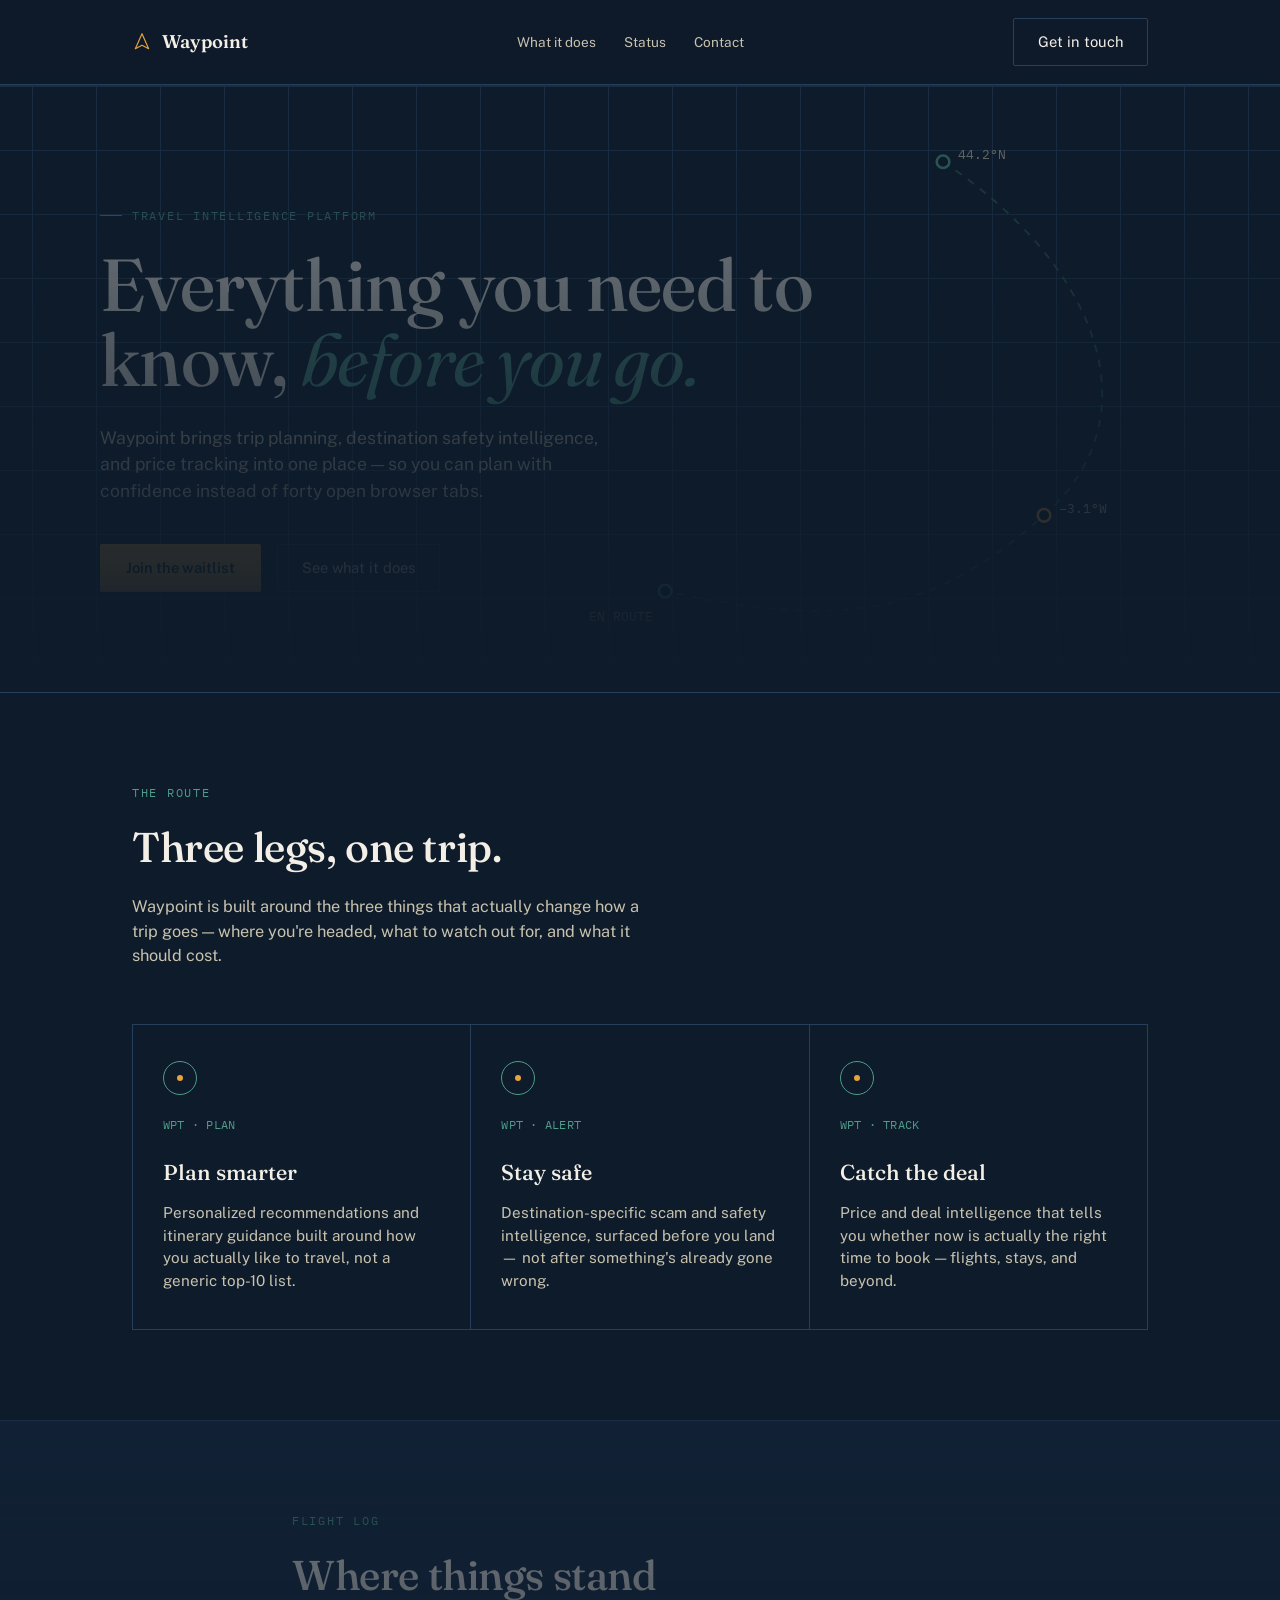
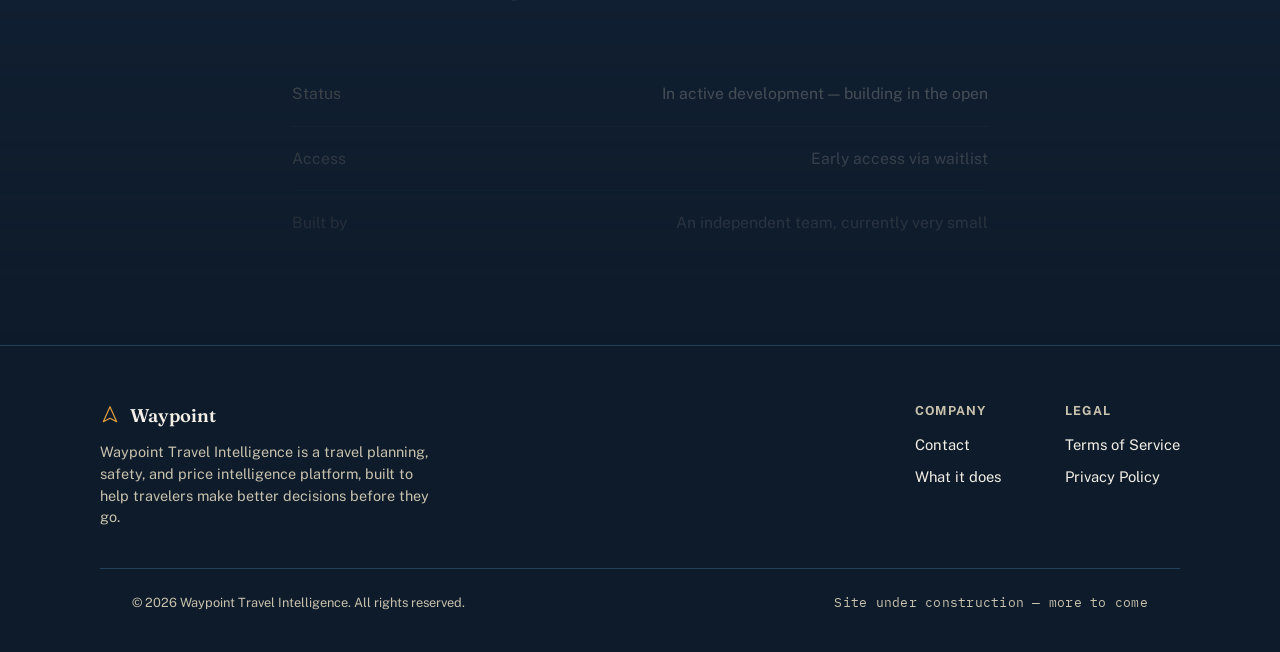
==== index.html @ 14150159 "Add files via upload" ====
<!DOCTYPE html>
<html lang="en">
<head>
<meta charset="UTF-8">
<meta name="viewport" content="width=device-width, initial-scale=1.0">
<title>Waypoint — Travel Intelligence</title>
<meta name="description" content="Waypoint is a travel intelligence platform: smarter trip planning, scam and safety alerts, and price intelligence in one place.">
<link rel="preconnect" href="https://fonts.googleapis.com">
<link rel="preconnect" href="https://fonts.gstatic.com" crossorigin>
<link href="https://fonts.googleapis.com/css2?family=Fraunces:opsz,wght@9..144,400;9..144,500;9..144,600&family=IBM+Plex+Mono:wght@400;500&family=Public+Sans:wght@400;500;600&display=swap" rel="stylesheet">
<style>
  :root{
    --ink:#0E1B2A;
    --ink-2:#152740;
    --line:#26405C;
    --paper:#F3EFE6;
    --paper-dim:#C9C2AE;
    --route:#4F9C8A;
    --route-dim:#2E5C51;
    --signal:#E8A33D;
    --radius:2px;
  }
  *{box-sizing:border-box;margin:0;padding:0;}
  html{scroll-behavior:smooth;}
  body{
    background:var(--ink);
    color:var(--paper);
    font-family:'Public Sans',sans-serif;
    line-height:1.5;
    -webkit-font-smoothing:antialiased;
  }
  .mono{font-family:'IBM Plex Mono',monospace;letter-spacing:0.02em;}
  a{color:inherit;}
  .wrap{max-width:1080px;margin:0 auto;padding:0 32px;}

  /* subtle chart-paper texture */
  .chart-bg{
    background-image:
      linear-gradient(var(--line) 1px, transparent 1px),
      linear-gradient(90deg, var(--line) 1px, transparent 1px);
    background-size:64px 64px;
    background-position:center top;
    -webkit-mask-image:linear-gradient(to bottom, rgba(0,0,0,0.5), rgba(0,0,0,0));
    mask-image:linear-gradient(to bottom, rgba(0,0,0,0.5), rgba(0,0,0,0));
  }

  header{
    position:sticky; top:0; z-index:20;
    background:rgba(14,27,42,0.86);
    backdrop-filter:blur(8px);
    border-bottom:1px solid var(--line);
  }
  .nav{display:flex;align-items:center;justify-content:space-between;padding:18px 32px;max-width:1080px;margin:0 auto;}
  .brand{display:flex;align-items:center;gap:10px;font-family:'Fraunces',serif;font-weight:600;font-size:1.15rem;letter-spacing:0.01em;}
  .brand svg{width:20px;height:20px;flex-shrink:0;}
  .navlinks{display:flex;gap:28px;font-size:0.85rem;}
  .navlinks a{text-decoration:none;color:var(--paper-dim);transition:color .15s;}
  .navlinks a:hover{color:var(--signal);}
  .navlinks a:focus-visible, a:focus-visible{outline:2px solid var(--signal);outline-offset:3px;}

  .hero{
    position:relative;
    padding:120px 32px 100px;
    overflow:hidden;
  }
  .hero-inner{max-width:1080px;margin:0 auto;position:relative;z-index:2;}
  .eyebrow{
    font-size:0.78rem;
    color:var(--route);
    text-transform:uppercase;
    letter-spacing:0.14em;
    margin-bottom:22px;
    display:flex;align-items:center;gap:10px;
  }
  .eyebrow::before{content:"";width:22px;height:1px;background:var(--route);display:inline-block;}
  h1{
    font-family:'Fraunces',serif;
    font-weight:500;
    font-size:clamp(2.4rem, 6vw, 4.6rem);
    line-height:1.02;
    max-width:16ch;
    letter-spacing:-0.01em;
  }
  h1 em{font-style:italic;color:var(--route);font-weight:400;}
  .sub{
    margin-top:28px;
    max-width:46ch;
    font-size:1.1rem;
    color:var(--paper-dim);
  }
  .cta-row{display:flex;gap:16px;margin-top:40px;flex-wrap:wrap;align-items:center;}
  .btn{
    display:inline-block;
    padding:13px 26px;
    background:var(--signal);
    color:var(--ink);
    text-decoration:none;
    font-weight:600;
    font-size:0.92rem;
    border-radius:var(--radius);
    transition:transform .15s, box-shadow .15s;
  }
  .btn:hover{transform:translateY(-1px);box-shadow:0 6px 20px rgba(232,163,61,0.25);}
  .btn-ghost{
    display:inline-block;
    padding:12px 24px;
    border:1px solid var(--line);
    color:var(--paper);
    text-decoration:none;
    font-size:0.92rem;
    border-radius:var(--radius);
    transition:border-color .15s;
  }
  .btn-ghost:hover{border-color:var(--route);}

  /* route svg */
  .route-svg{position:absolute;inset:0;width:100%;height:100%;z-index:1;pointer-events:none;}
  .route-path{
    fill:none;
    stroke:var(--route-dim);
    stroke-width:1.5;
    stroke-dasharray:6 6;
  }
  .route-marker circle{fill:var(--ink);stroke:var(--route);stroke-width:2;}
  .route-marker.active circle{stroke:var(--signal);}
  .route-marker text{fill:var(--paper-dim);font-family:'IBM Plex Mono',monospace;font-size:10px;}

  section{padding:90px 32px;border-top:1px solid var(--line);}
  .section-head{max-width:640px;margin-bottom:56px;}
  .kicker{font-size:0.78rem;color:var(--route);text-transform:uppercase;letter-spacing:0.14em;margin-bottom:14px;}
  h2{font-family:'Fraunces',serif;font-weight:500;font-size:clamp(1.8rem,3.4vw,2.6rem);letter-spacing:-0.01em;}
  .section-head p{margin-top:16px;color:var(--paper-dim);font-size:1.02rem;max-width:52ch;}

  .legs{display:grid;grid-template-columns:repeat(3,1fr);gap:1px;background:var(--line);border:1px solid var(--line);}
  .leg{background:var(--ink);padding:36px 30px;position:relative;}
  .leg-code{font-size:0.78rem;color:var(--route);margin-bottom:24px;display:block;}
  .leg h3{font-family:'Fraunces',serif;font-weight:500;font-size:1.35rem;margin-bottom:12px;}
  .leg p{color:var(--paper-dim);font-size:0.95rem;}
  .leg-mark{
    width:34px;height:34px;border:1px solid var(--route);border-radius:50%;
    display:flex;align-items:center;justify-content:center;margin-bottom:20px;
  }
  .leg-mark span{width:6px;height:6px;background:var(--signal);border-radius:50%;}

  .log{background:var(--ink-2);}
  .log-inner{max-width:760px;}
  .log-row{
    display:flex;justify-content:space-between;gap:24px;
    padding:20px 0;border-bottom:1px solid var(--line);
    font-size:0.98rem;
  }
  .log-row:last-child{border-bottom:none;}
  .log-row .lbl{color:var(--paper-dim);}
  .log-coord{color:var(--route);font-size:0.85rem;}

  footer{padding:56px 32px 40px;border-top:1px solid var(--line);}
  .footer-inner{max-width:1080px;margin:0 auto;display:flex;flex-wrap:wrap;justify-content:space-between;gap:32px;}
  .footer-brand{max-width:340px;}
  .footer-brand .brand{margin-bottom:12px;}
  .footer-brand p{color:var(--paper-dim);font-size:0.9rem;}
  .footer-cols{display:flex;gap:64px;flex-wrap:wrap;}
  .footer-col h4{font-size:0.78rem;text-transform:uppercase;letter-spacing:0.1em;color:var(--paper-dim);margin-bottom:14px;}
  .footer-col a{display:block;font-size:0.92rem;margin-bottom:10px;text-decoration:none;color:var(--paper);}
  .footer-col a:hover{color:var(--signal);}
  .footer-bottom{max-width:1080px;margin:40px auto 0;padding-top:24px;border-top:1px solid var(--line);font-size:0.8rem;color:var(--paper-dim);display:flex;justify-content:space-between;flex-wrap:wrap;gap:12px;}

  @media(max-width:820px){
    .legs{grid-template-columns:1fr;}
    .navlinks{display:none;}
    .hero{padding:90px 24px 70px;}
    section{padding:64px 24px;}
  }

  @media (prefers-reduced-motion: reduce){
    html{scroll-behavior:auto;}
    .btn:hover{transform:none;}
  }
</style>
</head>
<body>

<header>
  <div class="nav">
    <div class="brand">
      <svg viewBox="0 0 24 24" fill="none"><path d="M12 2 L20 20 L12 16 L4 20 Z" stroke="#E8A33D" stroke-width="1.4" stroke-linejoin="round"/></svg>
      Waypoint
    </div>
    <nav class="navlinks">
      <a href="#pillars">What it does</a>
      <a href="#status">Status</a>
      <a href="#contact">Contact</a>
    </nav>
    <a href="mailto:hello@waypointtravel.app" class="btn-ghost">Get in touch</a>
  </div>
</header>

<section class="hero chart-bg">
  <svg class="route-svg" viewBox="0 0 1080 480" preserveAspectRatio="xMidYMid slice">
    <path class="route-path" d="M 780 60 C 900 140, 950 260, 860 340 S 700 430, 560 400" />
    <g class="route-marker"><circle cx="780" cy="60" r="5"/><text x="792" y="58">44.2°N</text></g>
    <g class="route-marker active"><circle cx="860" cy="340" r="5"/><text x="872" y="338">−3.1°W</text></g>
    <g class="route-marker"><circle cx="560" cy="400" r="5"/><text x="500" y="424">EN ROUTE</text></g>
  </svg>
  <div class="hero-inner">
    <div class="eyebrow mono">Travel Intelligence Platform</div>
    <h1>Everything you need to know, <em>before you go.</em></h1>
    <p class="sub">Waypoint brings trip planning, destination safety intelligence, and price tracking into one place — so you can plan with confidence instead of forty open browser tabs.</p>
    <div class="cta-row">
      <a href="#contact" class="btn">Join the waitlist</a>
      <a href="#pillars" class="btn-ghost">See what it does</a>
    </div>
  </div>
</section>

<section id="pillars">
  <div class="wrap">
    <div class="section-head">
      <div class="kicker mono">The route</div>
      <h2>Three legs, one trip.</h2>
      <p>Waypoint is built around the three things that actually change how a trip goes — where you're headed, what to watch out for, and what it should cost.</p>
    </div>
    <div class="legs">
      <div class="leg">
        <div class="leg-mark"><span></span></div>
        <span class="leg-code mono">WPT · PLAN</span>
        <h3>Plan smarter</h3>
        <p>Personalized recommendations and itinerary guidance built around how you actually like to travel, not a generic top-10 list.</p>
      </div>
      <div class="leg">
        <div class="leg-mark"><span></span></div>
        <span class="leg-code mono">WPT · ALERT</span>
        <h3>Stay safe</h3>
        <p>Destination-specific scam and safety intelligence, surfaced before you land — not after something's already gone wrong.</p>
      </div>
      <div class="leg">
        <div class="leg-mark"><span></span></div>
        <span class="leg-code mono">WPT · TRACK</span>
        <h3>Catch the deal</h3>
        <p>Price and deal intelligence that tells you whether now is actually the right time to book — flights, stays, and beyond.</p>
      </div>
    </div>
  </div>
</section>

<section id="status" class="log chart-bg">
  <div class="wrap log-inner">
    <div class="section-head">
      <div class="kicker mono">Flight log</div>
      <h2>Where things stand</h2>
    </div>
    <div class="log-row">
      <span class="lbl">Status</span>
      <span>In active development — building in the open</span>
    </div>
    <div class="log-row">
      <span class="lbl">Access</span>
      <span>Early access via waitlist</span>
    </div>
    <div class="log-row">
      <span class="lbl">Built by</span>
      <span>An independent team, currently very small</span>
    </div>
  </div>
</section>

<footer id="contact">
  <div class="footer-inner">
    <div class="footer-brand">
      <div class="brand">
        <svg viewBox="0 0 24 24" fill="none"><path d="M12 2 L20 20 L12 16 L4 20 Z" stroke="#E8A33D" stroke-width="1.4" stroke-linejoin="round"/></svg>
        Waypoint
      </div>
      <p>Waypoint Travel Intelligence is a travel planning, safety, and price intelligence platform, built to help travelers make better decisions before they go.</p>
    </div>
    <div class="footer-cols">
      <div class="footer-col">
        <h4>Company</h4>
        <a href="mailto:hello@waypointtravel.app">Contact</a>
        <a href="#pillars">What it does</a>
      </div>
      <div class="footer-col">
        <h4>Legal</h4>
        <a href="#">Terms of Service</a>
        <a href="#">Privacy Policy</a>
      </div>
    </div>
  </div>
  <div class="footer-bottom wrap">
    <span>© 2026 Waypoint Travel Intelligence. All rights reserved.</span>
    <span class="mono">Site under construction — more to come</span>
  </div>
</footer>

</body>
</html>
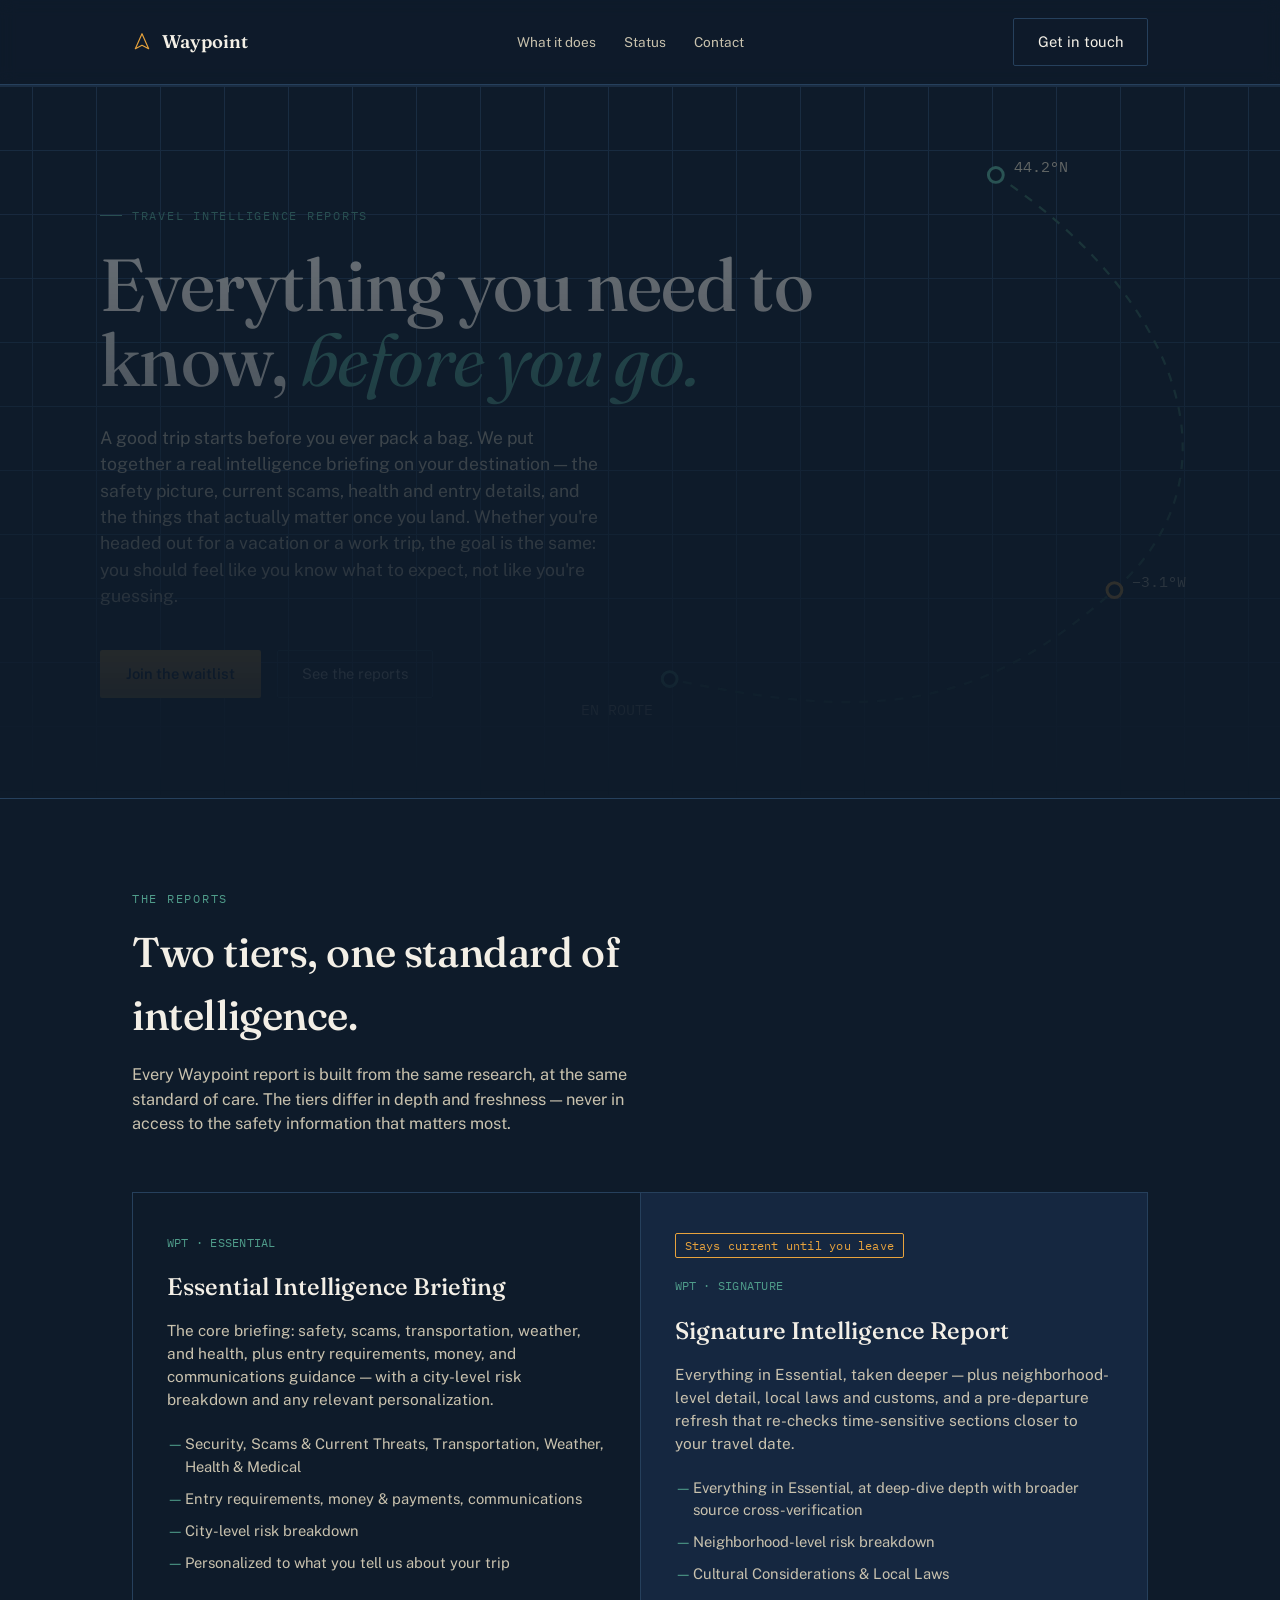
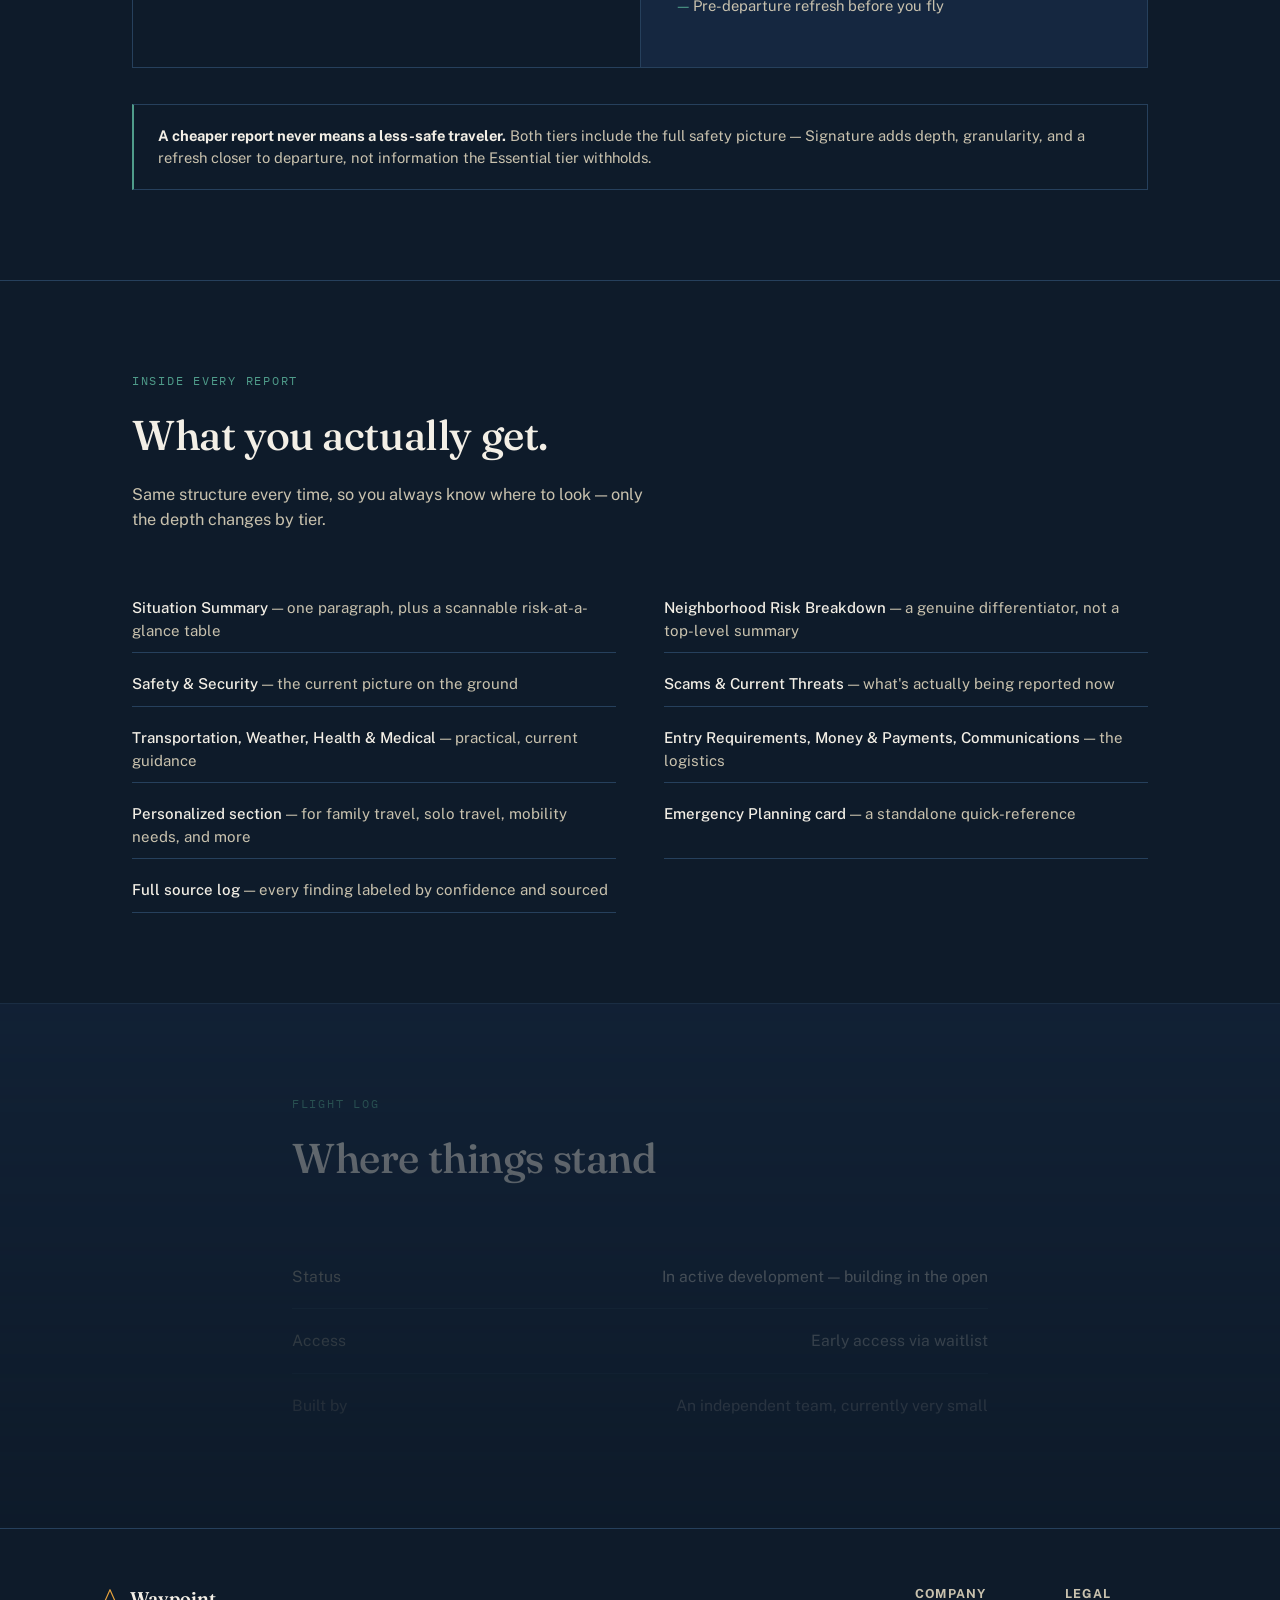
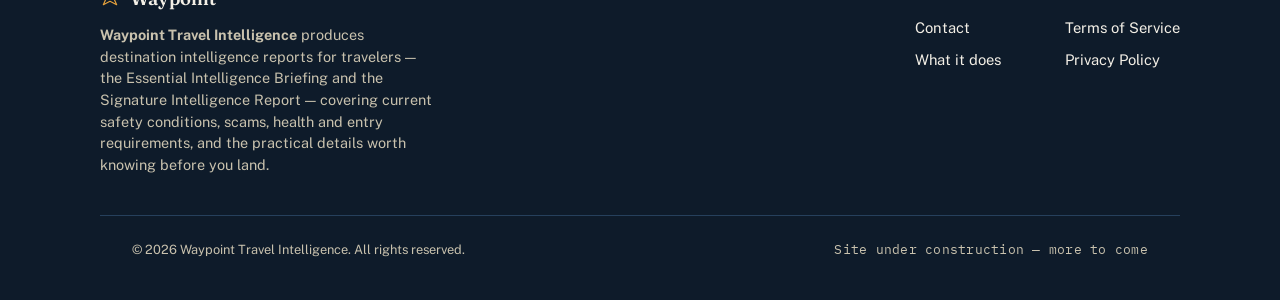
==== commit 976cf908: "Add files via upload" ====
--- a/index.html
+++ b/index.html
@@ -142,6 +142,48 @@
   }
   .leg-mark span{width:6px;height:6px;background:var(--signal);border-radius:50%;}
 
+  .tiers{display:grid;grid-template-columns:repeat(2,1fr);gap:1px;background:var(--line);border:1px solid var(--line);}
+  .tier{background:var(--ink);padding:40px 34px;position:relative;}
+  .tier.signature{background:var(--ink-2);}
+  .tier-code{font-size:0.78rem;color:var(--route);display:block;margin-bottom:18px;}
+  .tier h3{font-family:'Fraunces',serif;font-weight:500;font-size:1.5rem;margin-bottom:14px;}
+  .tier > p.tier-desc{color:var(--paper-dim);font-size:0.96rem;margin-bottom:22px;}
+  .tier-includes{list-style:none;}
+  .tier-includes li{
+    color:var(--paper-dim);font-size:0.92rem;padding-left:18px;position:relative;margin-bottom:10px;
+  }
+  .tier-includes li::before{
+    content:"—"; position:absolute; left:0; color:var(--route);
+  }
+  .tier-flag{
+    display:inline-block;
+    font-size:0.72rem;
+    color:var(--signal);
+    border:1px solid var(--signal);
+    padding:3px 9px;
+    border-radius:2px;
+    margin-bottom:18px;
+  }
+  .tier-note{
+    margin-top:36px;
+    padding:20px 24px;
+    border:1px solid var(--line);
+    border-left:2px solid var(--route);
+    font-size:0.92rem;
+    color:var(--paper-dim);
+  }
+  .tier-note strong{color:var(--paper);}
+
+  .inside-grid{
+    display:grid;grid-template-columns:repeat(2,1fr);
+    gap:10px 48px;
+  }
+  .inside-grid li{
+    color:var(--paper-dim);font-size:0.94rem;list-style:none;
+    padding:10px 0;border-bottom:1px solid var(--line);
+  }
+  .inside-grid li strong{color:var(--paper);font-weight:500;}
+
   .log{background:var(--ink-2);}
   .log-inner{max-width:760px;}
   .log-row{
@@ -166,6 +208,8 @@
 
   @media(max-width:820px){
     .legs{grid-template-columns:1fr;}
+    .tiers{grid-template-columns:1fr;}
+    .inside-grid{grid-template-columns:1fr;}
     .navlinks{display:none;}
     .hero{padding:90px 24px 70px;}
     section{padding:64px 24px;}
@@ -202,12 +246,12 @@
     <g class="route-marker"><circle cx="560" cy="400" r="5"/><text x="500" y="424">EN ROUTE</text></g>
   </svg>
   <div class="hero-inner">
-    <div class="eyebrow mono">Travel Intelligence Platform</div>
+    <div class="eyebrow mono">Travel Intelligence Reports</div>
     <h1>Everything you need to know, <em>before you go.</em></h1>
-    <p class="sub">Waypoint brings trip planning, destination safety intelligence, and price tracking into one place — so you can plan with confidence instead of forty open browser tabs.</p>
+    <p class="sub">A good trip starts before you ever pack a bag. We put together a real intelligence briefing on your destination — the safety picture, current scams, health and entry details, and the things that actually matter once you land. Whether you're headed out for a vacation or a work trip, the goal is the same: you should feel like you know what to expect, not like you're guessing.</p>
     <div class="cta-row">
       <a href="#contact" class="btn">Join the waitlist</a>
-      <a href="#pillars" class="btn-ghost">See what it does</a>
+      <a href="#pillars" class="btn-ghost">See the reports</a>
     </div>
   </div>
 </section>
@@ -215,30 +259,59 @@
 <section id="pillars">
   <div class="wrap">
     <div class="section-head">
-      <div class="kicker mono">The route</div>
-      <h2>Three legs, one trip.</h2>
-      <p>Waypoint is built around the three things that actually change how a trip goes — where you're headed, what to watch out for, and what it should cost.</p>
-    </div>
-    <div class="legs">
-      <div class="leg">
-        <div class="leg-mark"><span></span></div>
-        <span class="leg-code mono">WPT · PLAN</span>
-        <h3>Plan smarter</h3>
-        <p>Personalized recommendations and itinerary guidance built around how you actually like to travel, not a generic top-10 list.</p>
-      </div>
-      <div class="leg">
-        <div class="leg-mark"><span></span></div>
-        <span class="leg-code mono">WPT · ALERT</span>
-        <h3>Stay safe</h3>
-        <p>Destination-specific scam and safety intelligence, surfaced before you land — not after something's already gone wrong.</p>
-      </div>
-      <div class="leg">
-        <div class="leg-mark"><span></span></div>
-        <span class="leg-code mono">WPT · TRACK</span>
-        <h3>Catch the deal</h3>
-        <p>Price and deal intelligence that tells you whether now is actually the right time to book — flights, stays, and beyond.</p>
-      </div>
-    </div>
+      <div class="kicker mono">The reports</div>
+      <h2>Two tiers, one standard of intelligence.</h2>
+      <p>Every Waypoint report is built from the same research, at the same standard of care. The tiers differ in depth and freshness — never in access to the safety information that matters most.</p>
+    </div>
+    <div class="tiers">
+      <div class="tier">
+        <span class="tier-code mono">WPT · ESSENTIAL</span>
+        <h3>Essential Intelligence Briefing</h3>
+        <p class="tier-desc">The core briefing: safety, scams, transportation, weather, and health, plus entry requirements, money, and communications guidance — with a city-level risk breakdown and any relevant personalization.</p>
+        <ul class="tier-includes">
+          <li>Security, Scams &amp; Current Threats, Transportation, Weather, Health &amp; Medical</li>
+          <li>Entry requirements, money &amp; payments, communications</li>
+          <li>City-level risk breakdown</li>
+          <li>Personalized to what you tell us about your trip</li>
+        </ul>
+      </div>
+      <div class="tier signature">
+        <span class="tier-flag mono">Stays current until you leave</span>
+        <span class="tier-code mono">WPT · SIGNATURE</span>
+        <h3>Signature Intelligence Report</h3>
+        <p class="tier-desc">Everything in Essential, taken deeper — plus neighborhood-level detail, local laws and customs, and a pre-departure refresh that re-checks time-sensitive sections closer to your travel date.</p>
+        <ul class="tier-includes">
+          <li>Everything in Essential, at deep-dive depth with broader source cross-verification</li>
+          <li>Neighborhood-level risk breakdown</li>
+          <li>Cultural Considerations &amp; Local Laws</li>
+          <li>Pre-departure refresh before you fly</li>
+        </ul>
+      </div>
+    </div>
+    <div class="tier-note">
+      <strong>A cheaper report never means a less-safe traveler.</strong> Both tiers include the full safety picture — Signature adds depth, granularity, and a refresh closer to departure, not information the Essential tier withholds.
+    </div>
+  </div>
+</section>
+
+<section id="inside">
+  <div class="wrap">
+    <div class="section-head">
+      <div class="kicker mono">Inside every report</div>
+      <h2>What you actually get.</h2>
+      <p>Same structure every time, so you always know where to look — only the depth changes by tier.</p>
+    </div>
+    <ul class="inside-grid">
+      <li><strong>Situation Summary</strong> — one paragraph, plus a scannable risk-at-a-glance table</li>
+      <li><strong>Neighborhood Risk Breakdown</strong> — a genuine differentiator, not a top-level summary</li>
+      <li><strong>Safety &amp; Security</strong> — the current picture on the ground</li>
+      <li><strong>Scams &amp; Current Threats</strong> — what's actually being reported now</li>
+      <li><strong>Transportation, Weather, Health &amp; Medical</strong> — practical, current guidance</li>
+      <li><strong>Entry Requirements, Money &amp; Payments, Communications</strong> — the logistics</li>
+      <li><strong>Personalized section</strong> — for family travel, solo travel, mobility needs, and more</li>
+      <li><strong>Emergency Planning card</strong> — a standalone quick-reference</li>
+      <li><strong>Full source log</strong> — every finding labeled by confidence and sourced</li>
+    </ul>
   </div>
 </section>
 
@@ -270,7 +343,7 @@
         <svg viewBox="0 0 24 24" fill="none"><path d="M12 2 L20 20 L12 16 L4 20 Z" stroke="#E8A33D" stroke-width="1.4" stroke-linejoin="round"/></svg>
         Waypoint
       </div>
-      <p>Waypoint Travel Intelligence is a travel planning, safety, and price intelligence platform, built to help travelers make better decisions before they go.</p>
+      <p><strong>Waypoint Travel Intelligence</strong> produces destination intelligence reports for travelers — the Essential Intelligence Briefing and the Signature Intelligence Report — covering current safety conditions, scams, health and entry requirements, and the practical details worth knowing before you land.</p>
     </div>
     <div class="footer-cols">
       <div class="footer-col">
@@ -280,8 +353,8 @@
       </div>
       <div class="footer-col">
         <h4>Legal</h4>
-        <a href="#">Terms of Service</a>
-        <a href="#">Privacy Policy</a>
+        <a href="terms.html">Terms of Service</a>
+        <a href="privacy.html">Privacy Policy</a>
       </div>
     </div>
   </div>
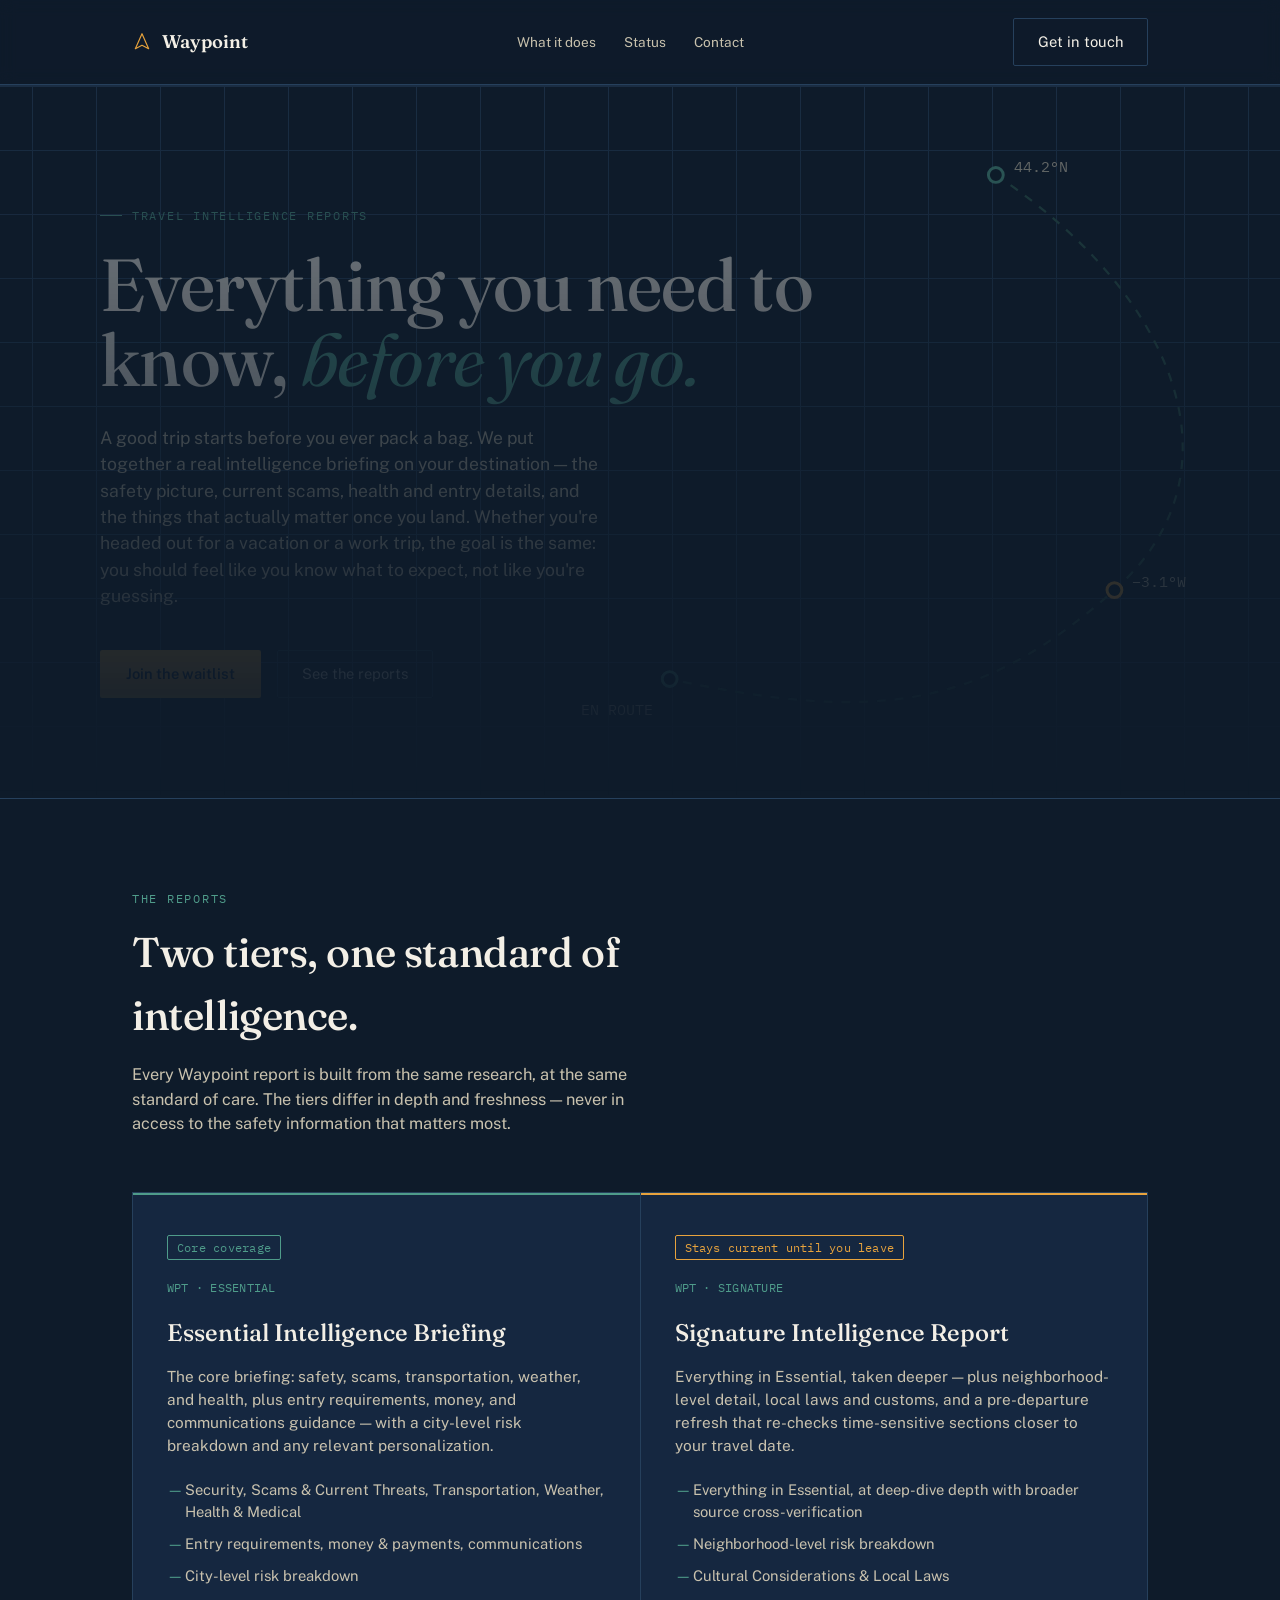
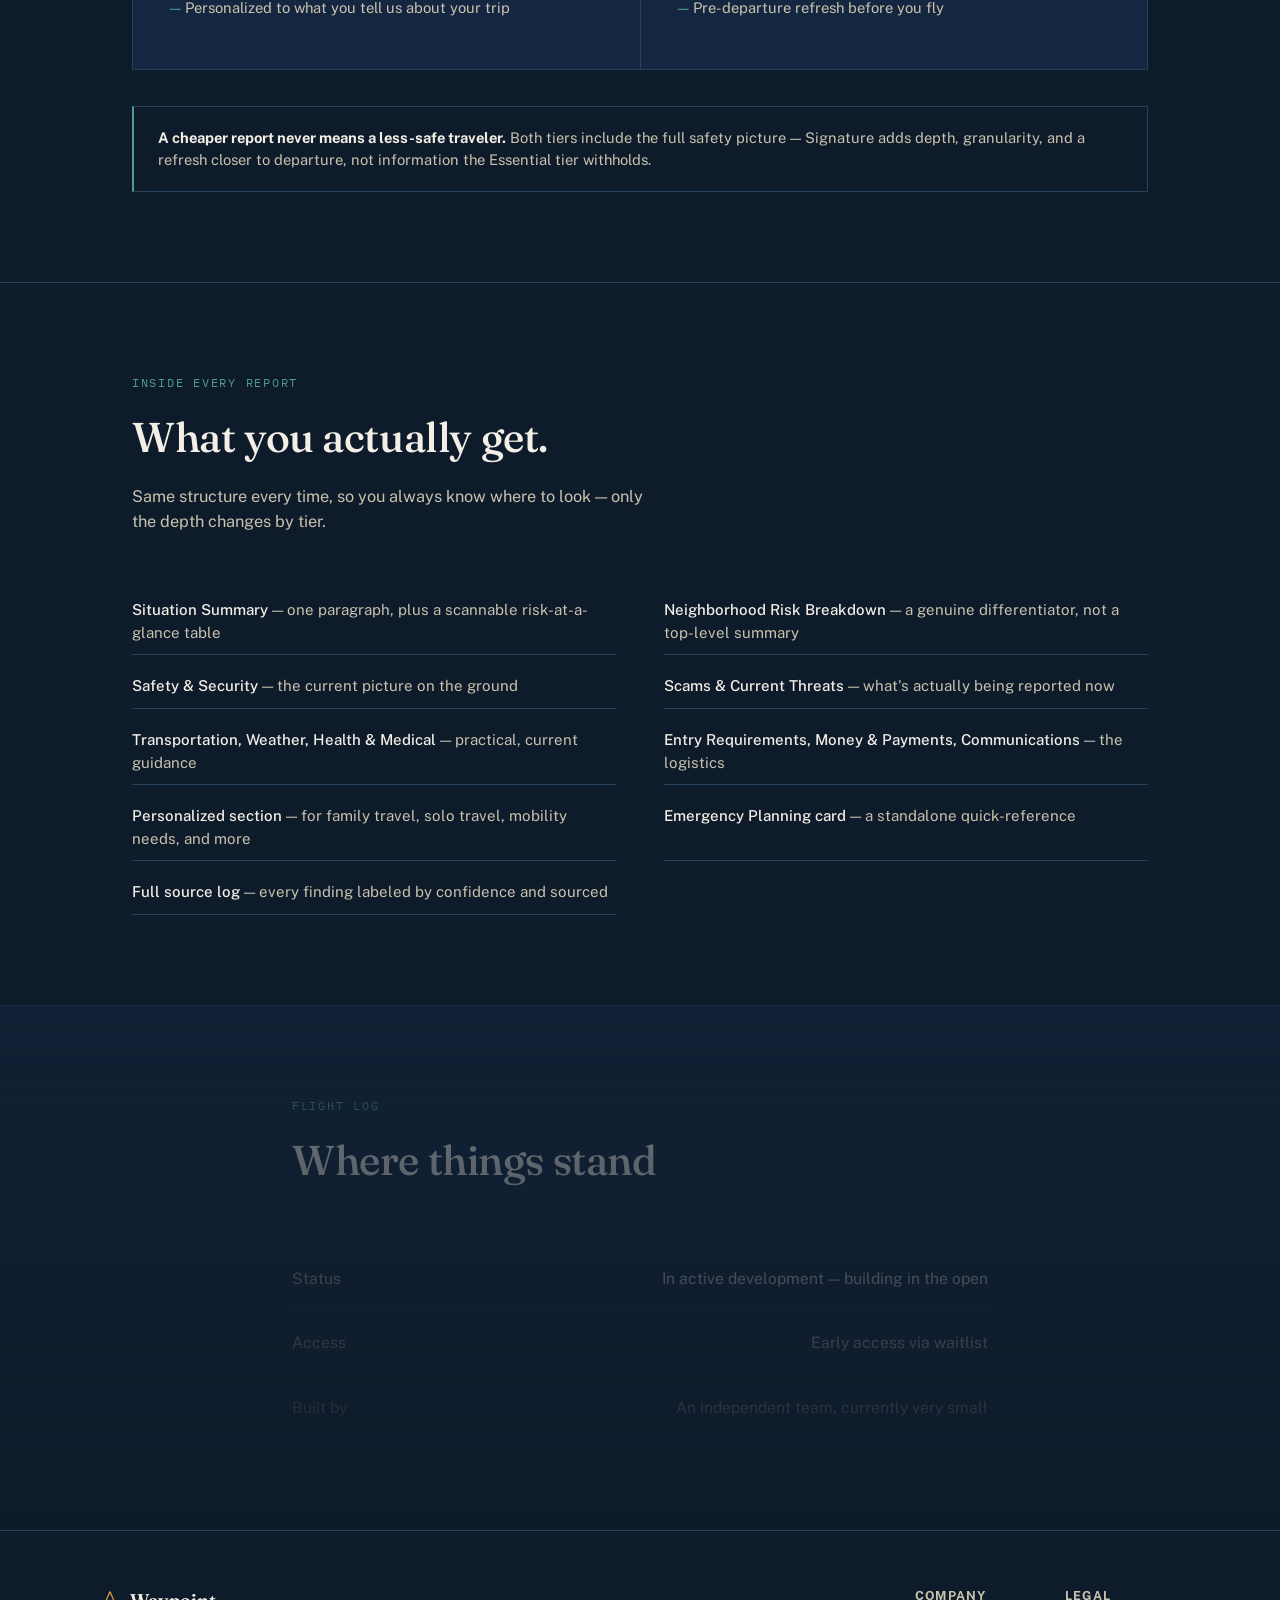
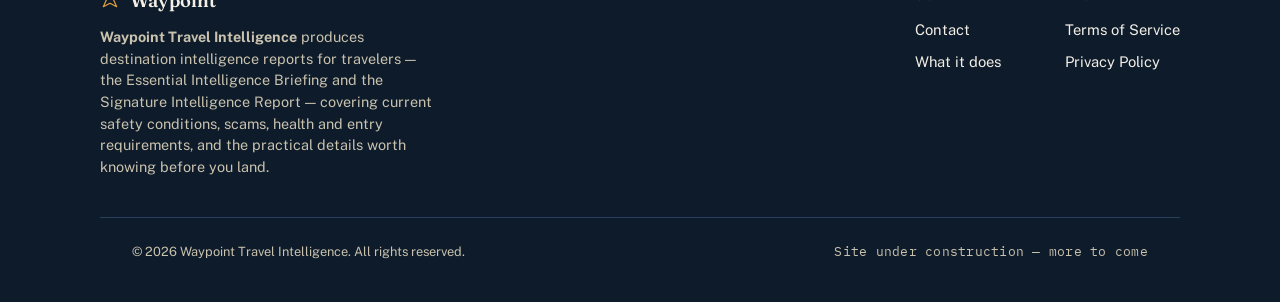
==== commit 255a045a: "Add files via upload" ====
--- a/index.html
+++ b/index.html
@@ -143,8 +143,8 @@
   .leg-mark span{width:6px;height:6px;background:var(--signal);border-radius:50%;}
 
   .tiers{display:grid;grid-template-columns:repeat(2,1fr);gap:1px;background:var(--line);border:1px solid var(--line);}
-  .tier{background:var(--ink);padding:40px 34px;position:relative;}
-  .tier.signature{background:var(--ink-2);}
+  .tier{background:var(--ink-2);padding:40px 34px;position:relative;border-top:2px solid var(--route);}
+  .tier.signature{border-top:2px solid var(--signal);}
   .tier-code{font-size:0.78rem;color:var(--route);display:block;margin-bottom:18px;}
   .tier h3{font-family:'Fraunces',serif;font-weight:500;font-size:1.5rem;margin-bottom:14px;}
   .tier > p.tier-desc{color:var(--paper-dim);font-size:0.96rem;margin-bottom:22px;}
@@ -158,11 +158,15 @@
   .tier-flag{
     display:inline-block;
     font-size:0.72rem;
-    color:var(--signal);
-    border:1px solid var(--signal);
     padding:3px 9px;
     border-radius:2px;
     margin-bottom:18px;
+    color:var(--route);
+    border:1px solid var(--route);
+  }
+  .tier.signature .tier-flag{
+    color:var(--signal);
+    border:1px solid var(--signal);
   }
   .tier-note{
     margin-top:36px;
@@ -265,6 +269,7 @@
     </div>
     <div class="tiers">
       <div class="tier">
+        <span class="tier-flag mono">Core coverage</span>
         <span class="tier-code mono">WPT · ESSENTIAL</span>
         <h3>Essential Intelligence Briefing</h3>
         <p class="tier-desc">The core briefing: safety, scams, transportation, weather, and health, plus entry requirements, money, and communications guidance — with a city-level risk breakdown and any relevant personalization.</p>
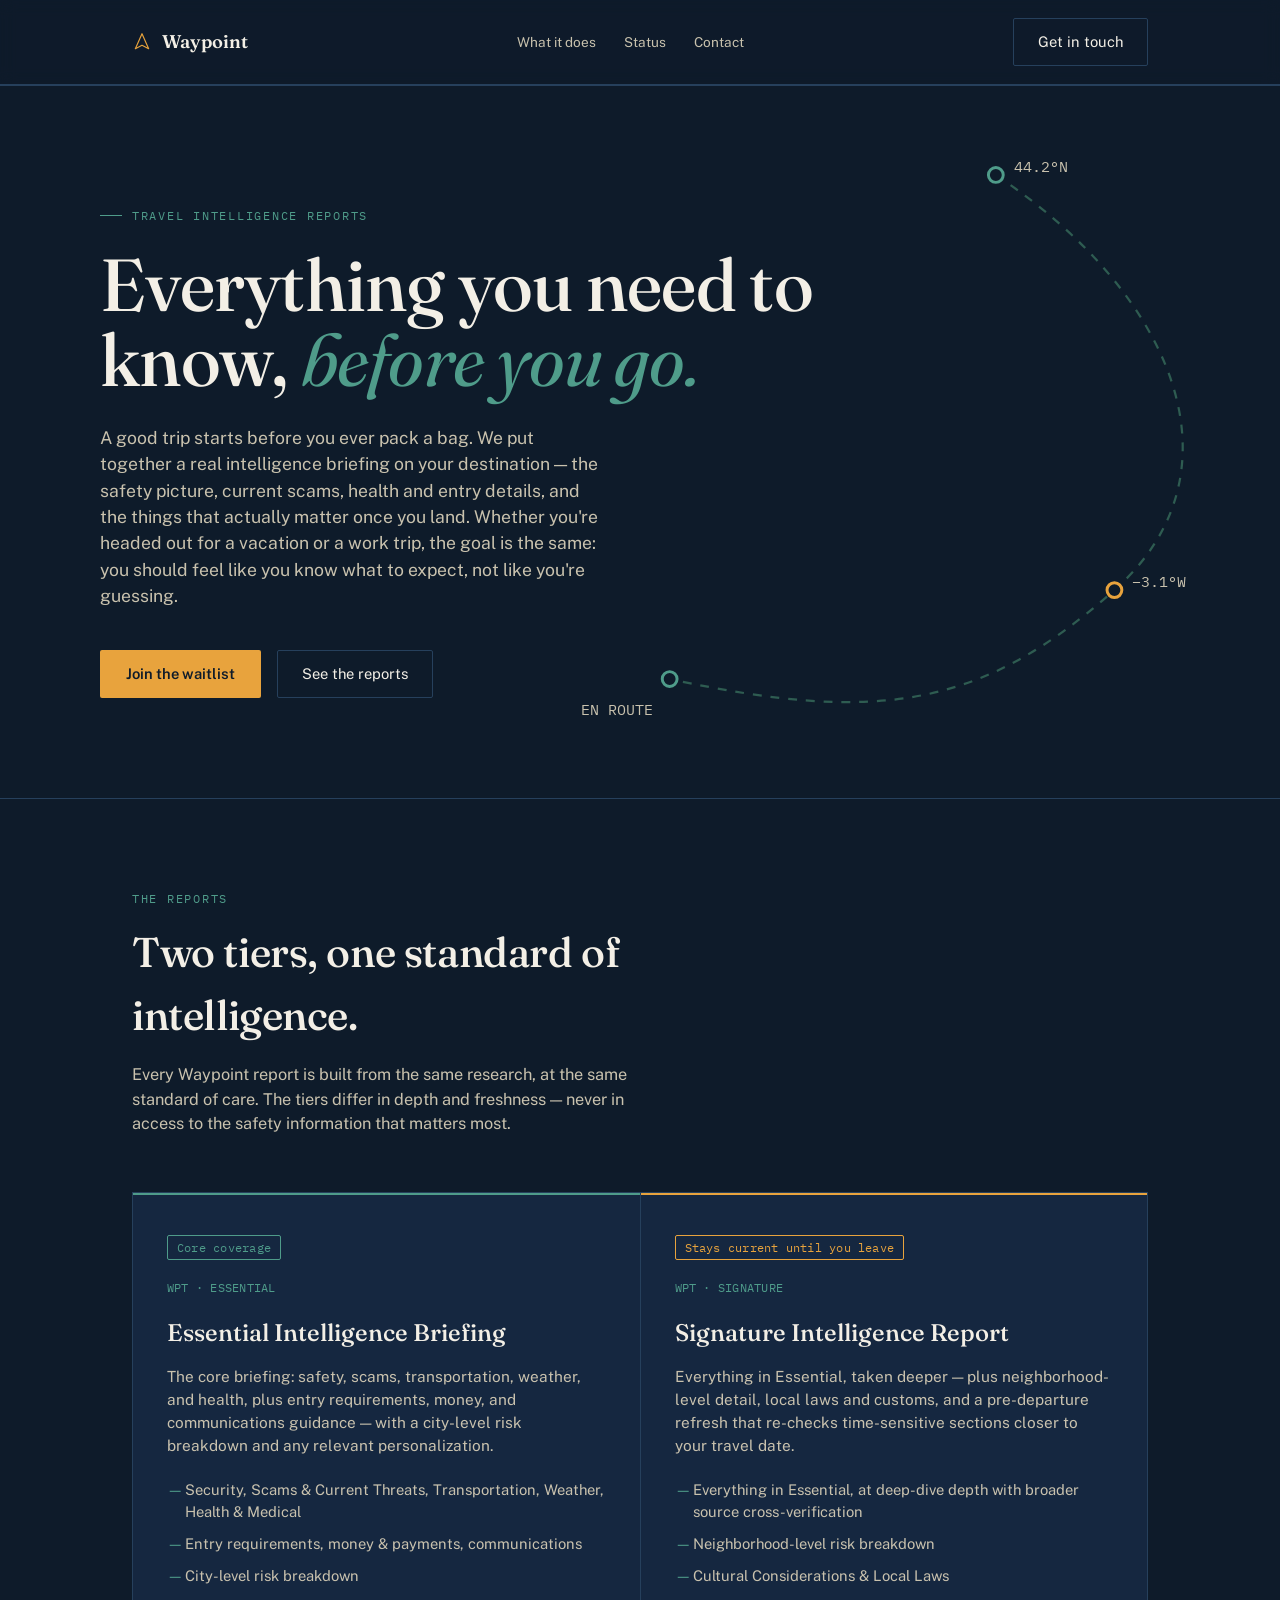
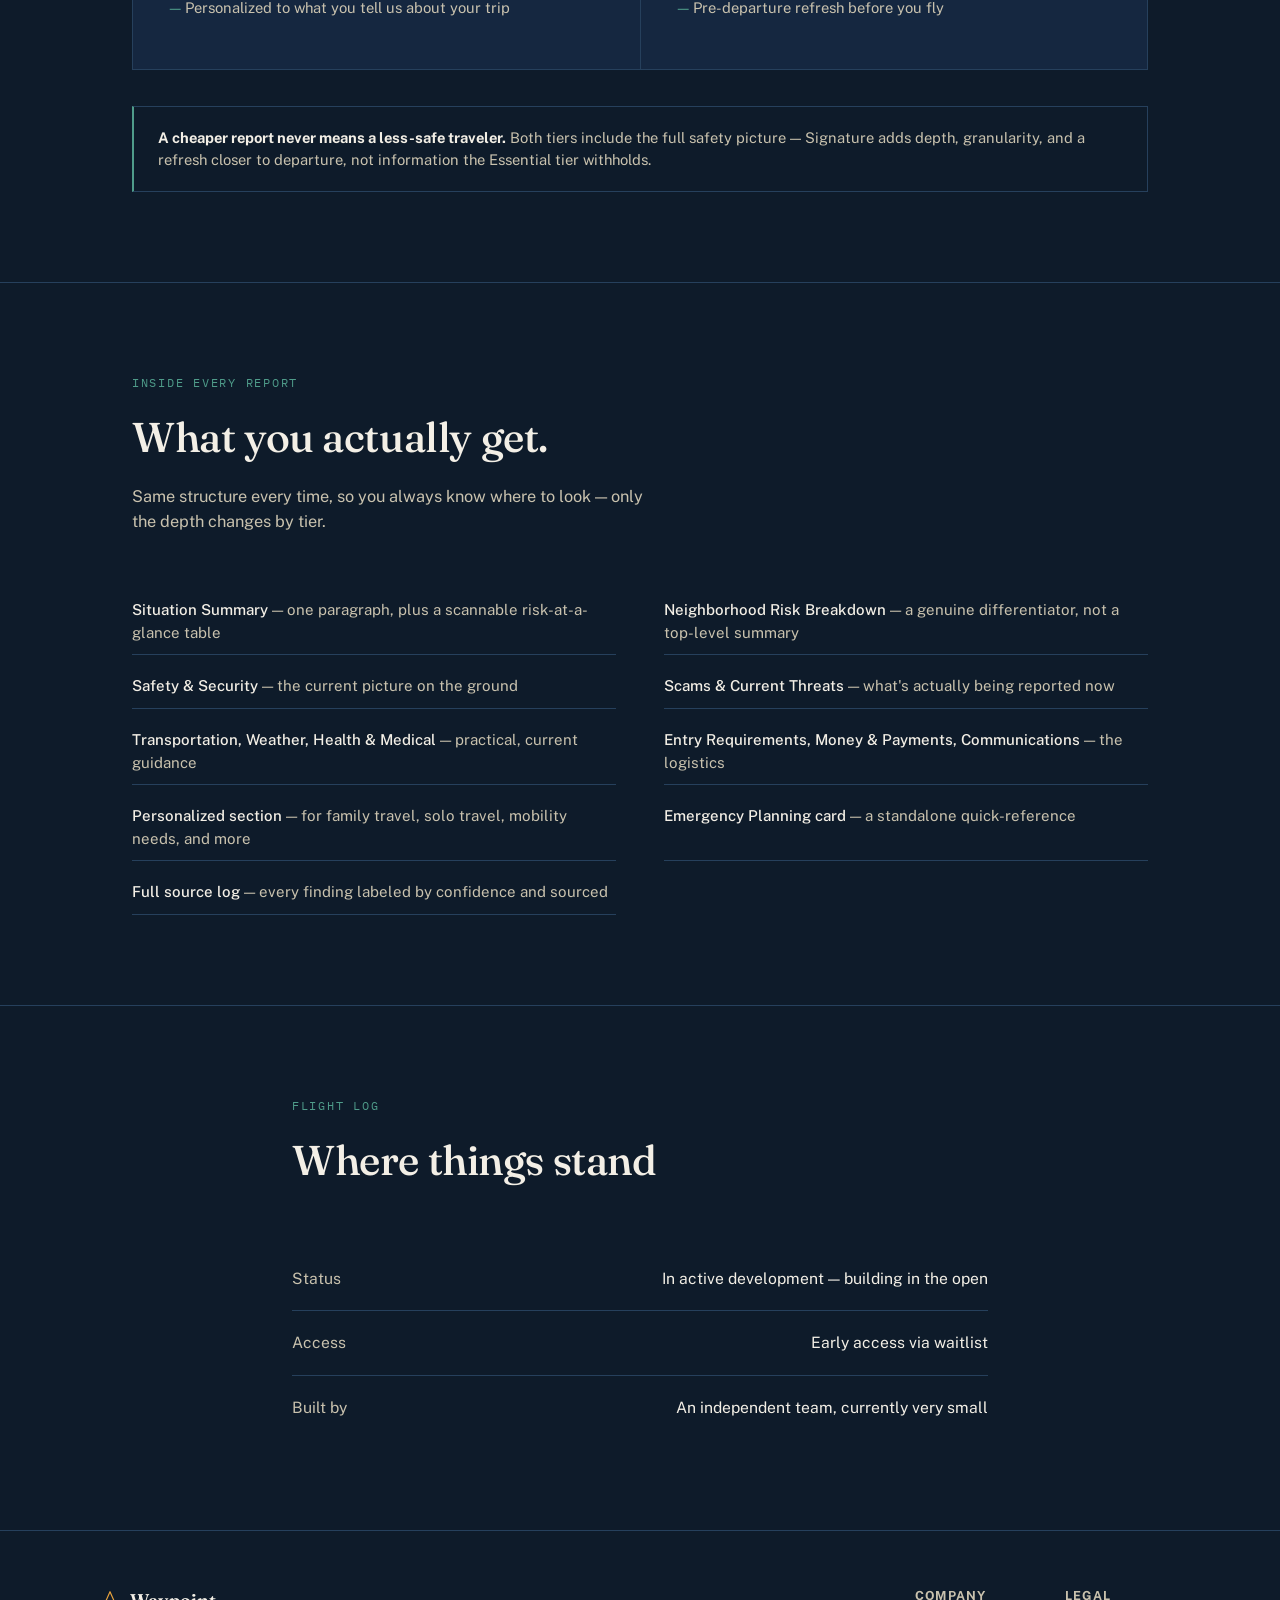
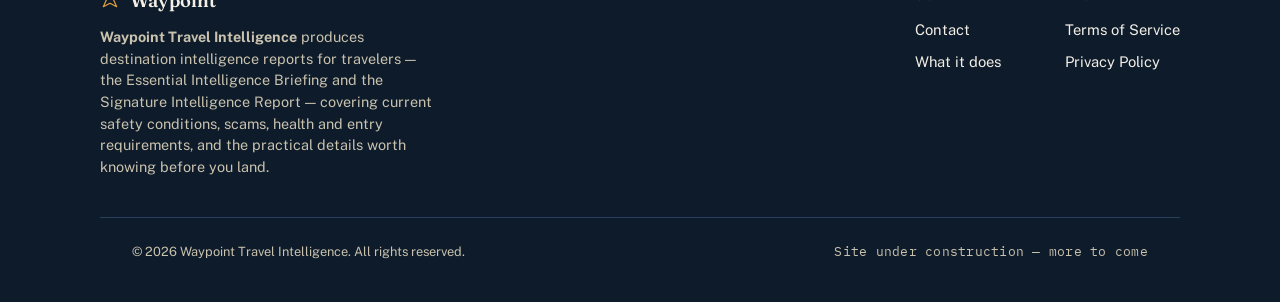
==== commit 64a31443: "Add files via upload" ====
--- a/index.html
+++ b/index.html
@@ -188,7 +188,7 @@
   }
   .inside-grid li strong{color:var(--paper);font-weight:500;}
 
-  .log{background:var(--ink-2);}
+  .log{}
   .log-inner{max-width:760px;}
   .log-row{
     display:flex;justify-content:space-between;gap:24px;
@@ -242,7 +242,7 @@
   </div>
 </header>
 
-<section class="hero chart-bg">
+<section class="hero">
   <svg class="route-svg" viewBox="0 0 1080 480" preserveAspectRatio="xMidYMid slice">
     <path class="route-path" d="M 780 60 C 900 140, 950 260, 860 340 S 700 430, 560 400" />
     <g class="route-marker"><circle cx="780" cy="60" r="5"/><text x="792" y="58">44.2°N</text></g>
@@ -320,7 +320,7 @@
   </div>
 </section>
 
-<section id="status" class="log chart-bg">
+<section id="status" class="log">
   <div class="wrap log-inner">
     <div class="section-head">
       <div class="kicker mono">Flight log</div>
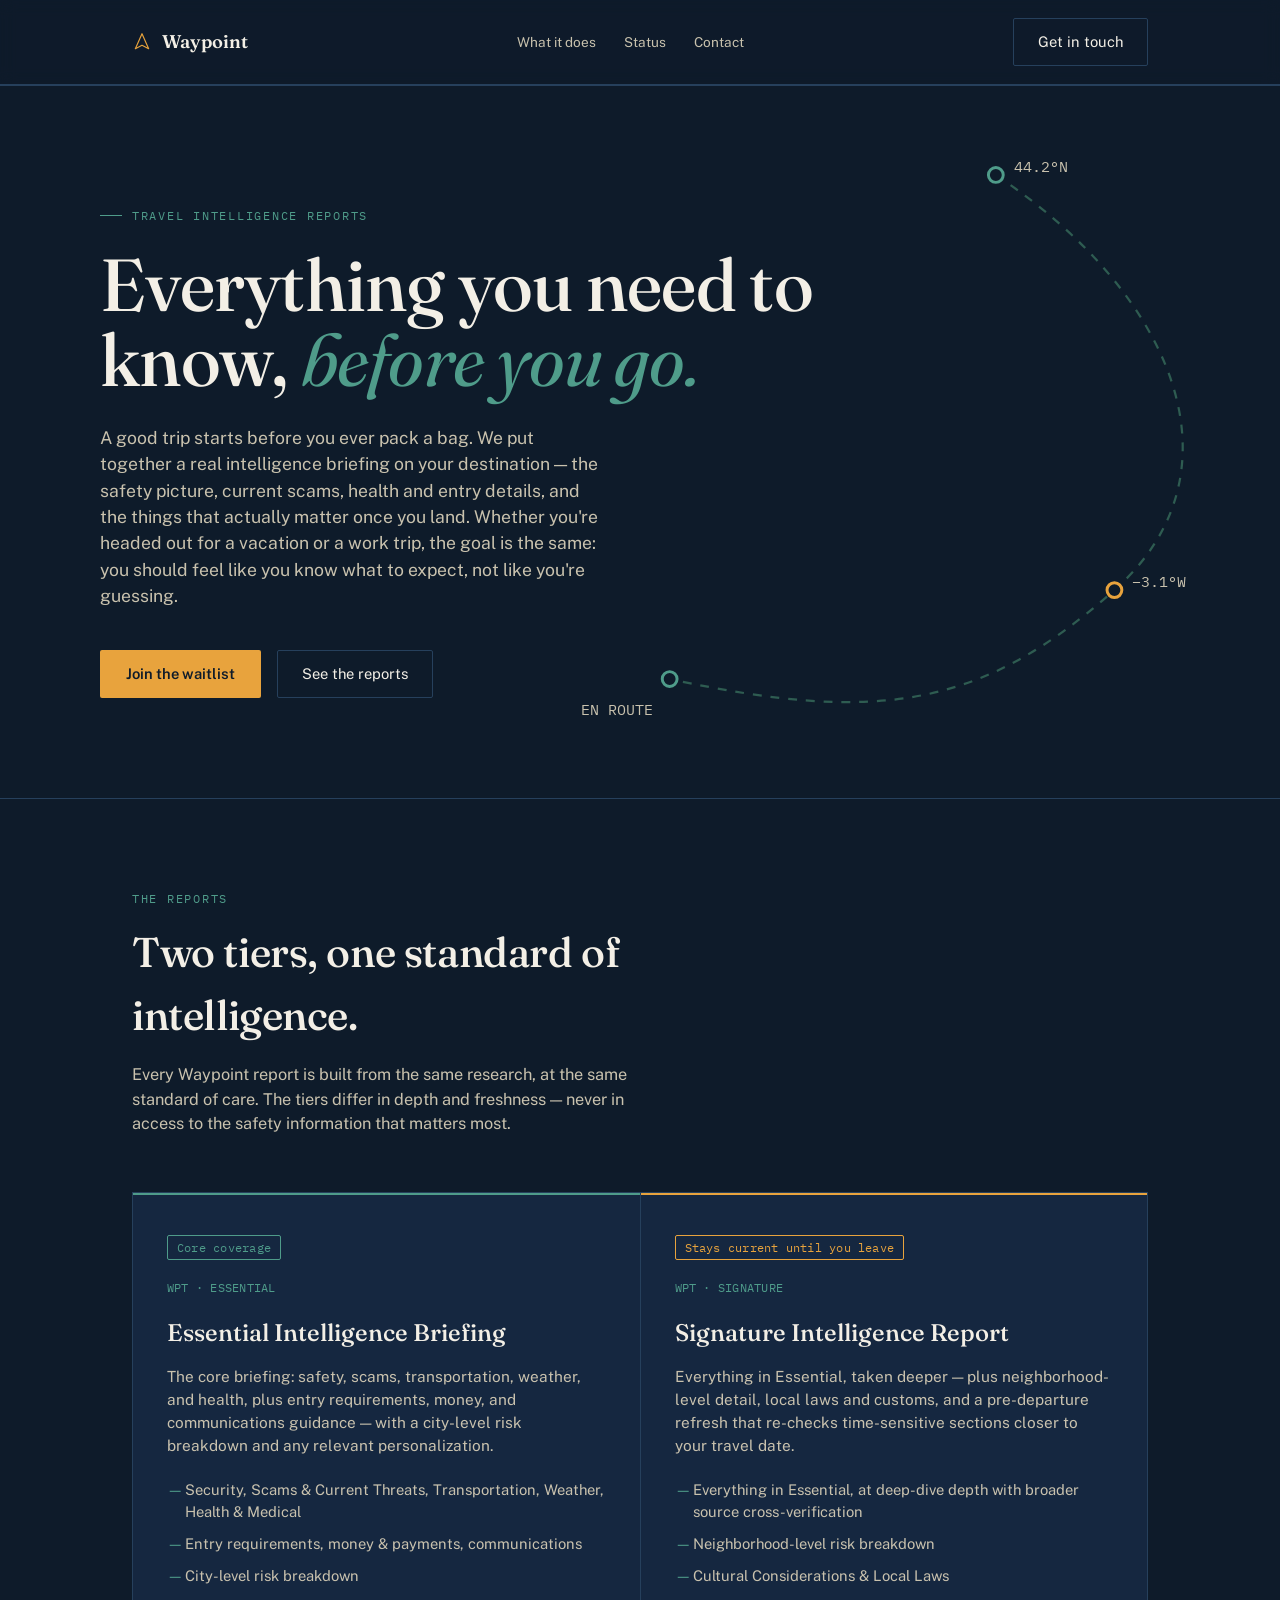
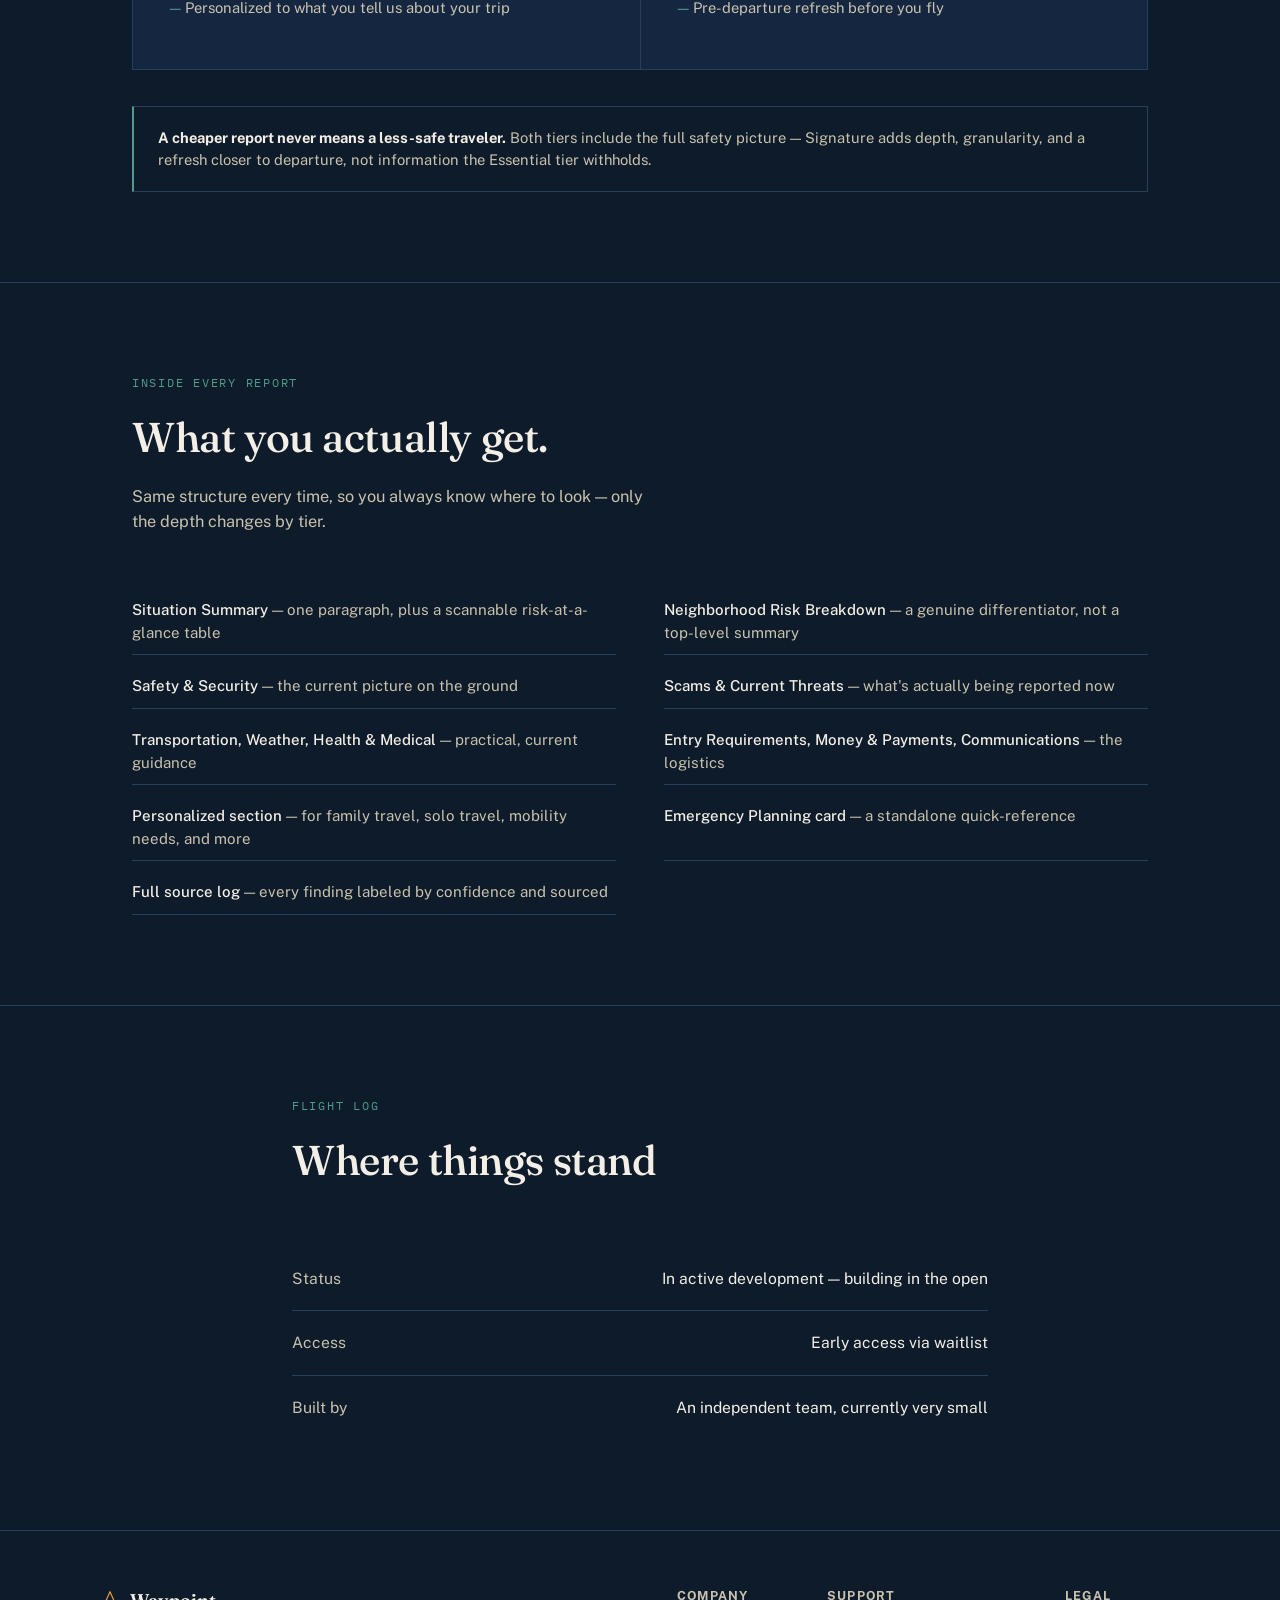
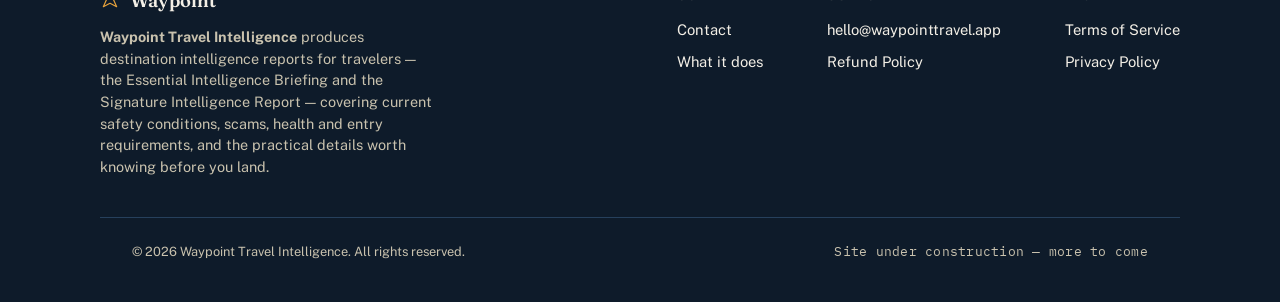
==== commit c39b6de9: "Add files via upload" ====
--- a/index.html
+++ b/index.html
@@ -357,6 +357,11 @@
         <a href="#pillars">What it does</a>
       </div>
       <div class="footer-col">
+        <h4>Support</h4>
+        <a href="mailto:hello@waypointtravel.app">hello@waypointtravel.app</a>
+        <a href="terms.html#refunds">Refund Policy</a>
+      </div>
+      <div class="footer-col">
         <h4>Legal</h4>
         <a href="terms.html">Terms of Service</a>
         <a href="privacy.html">Privacy Policy</a>
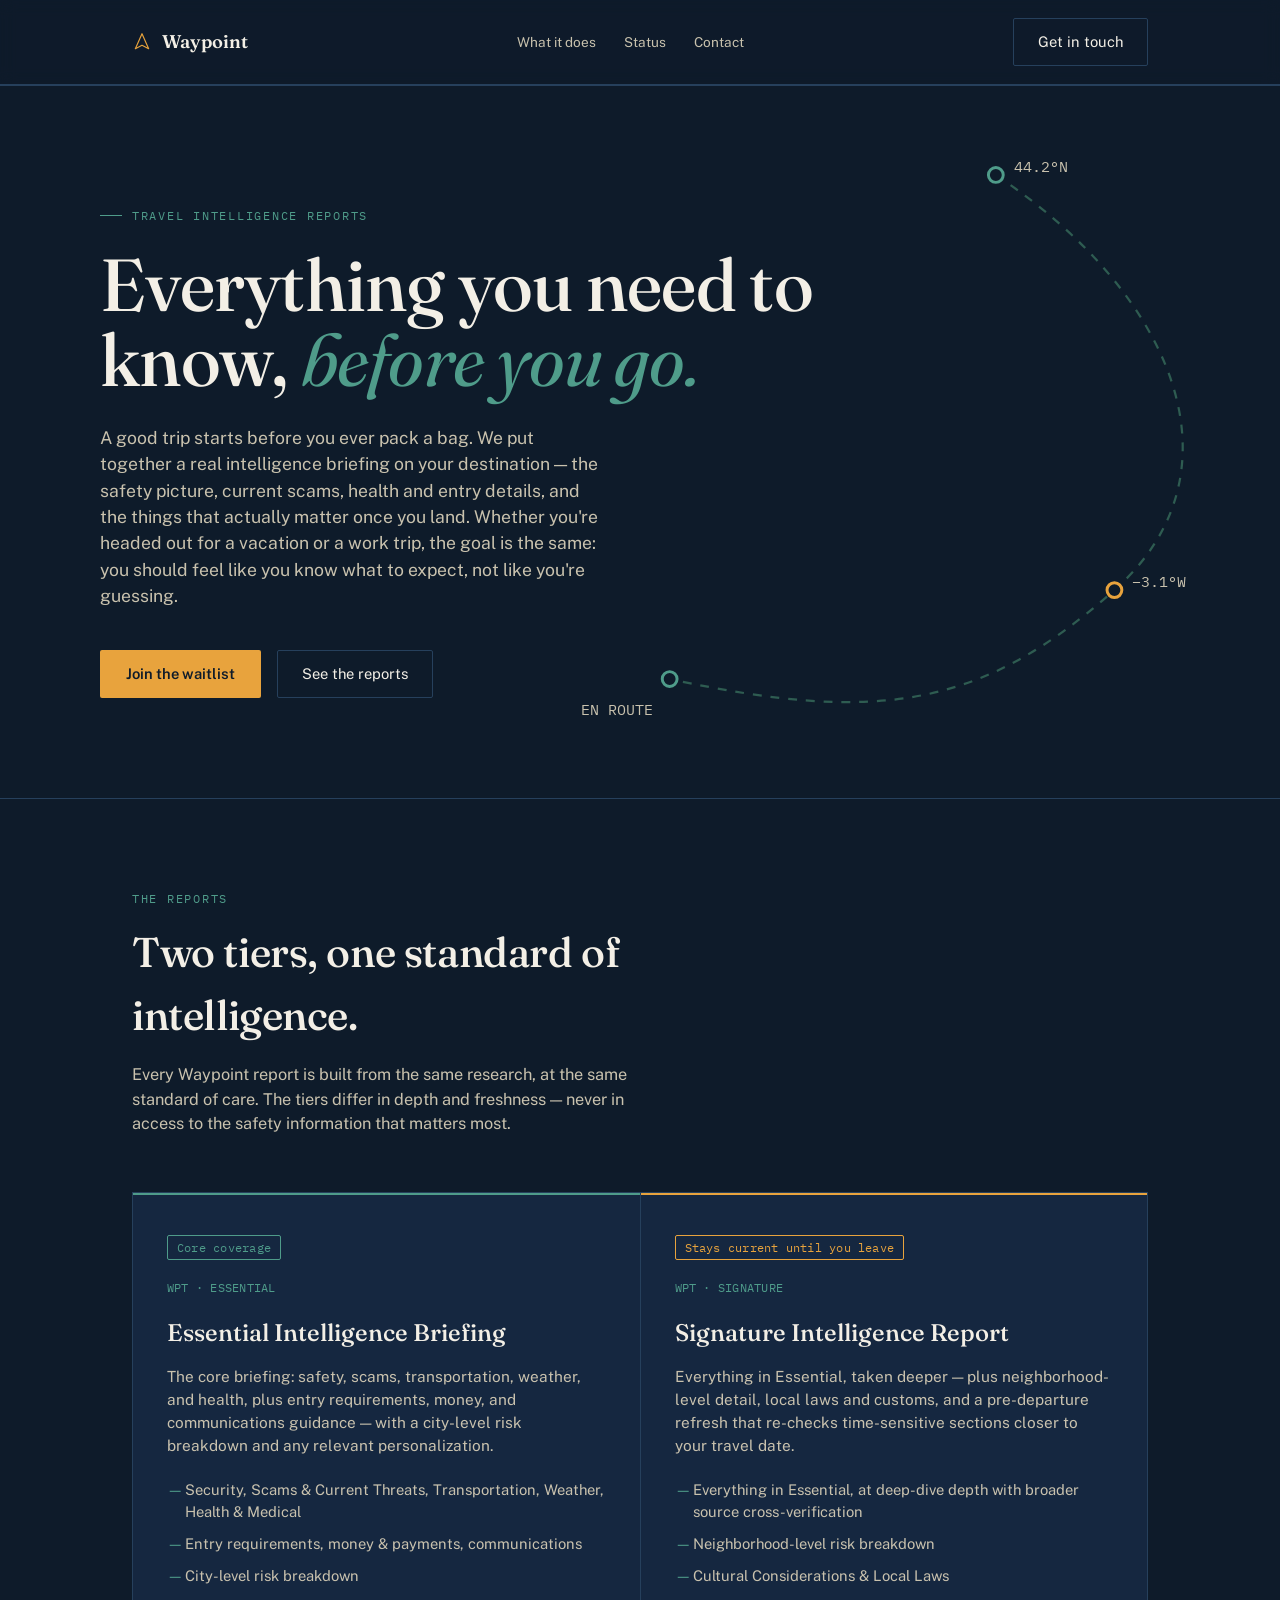
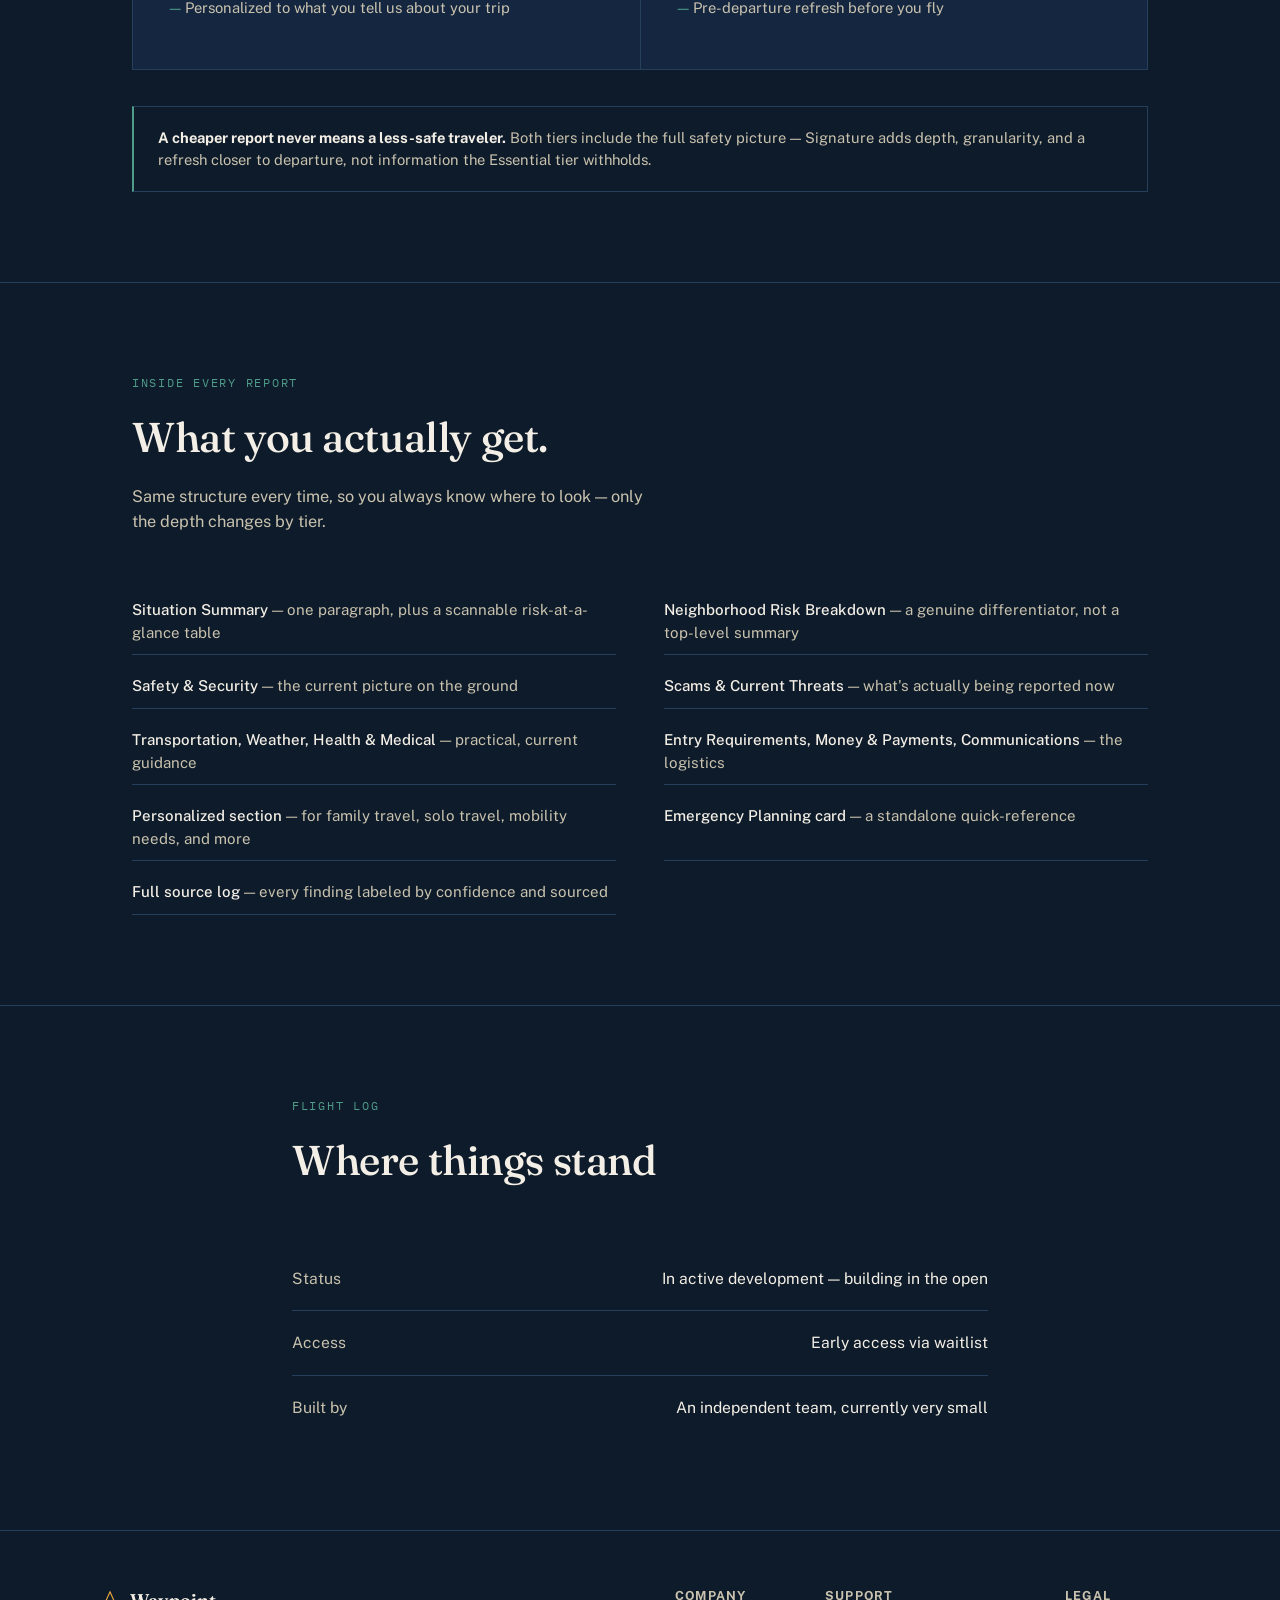
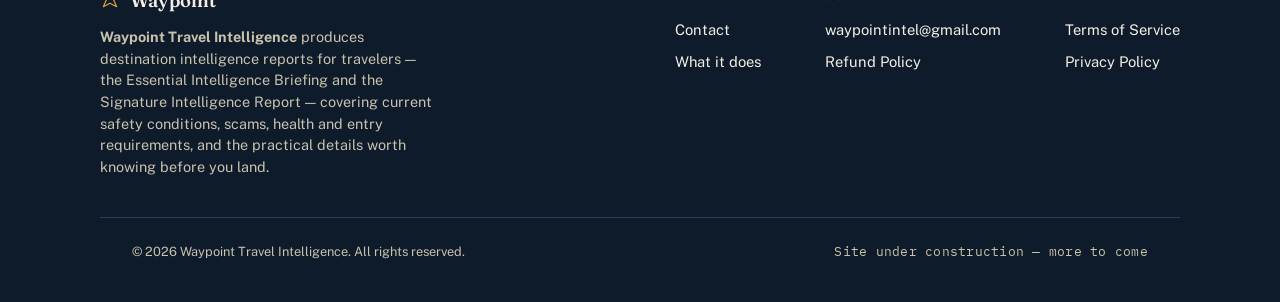
==== commit 4d1bce5b: "Add files via upload" ====
--- a/index.html
+++ b/index.html
@@ -238,7 +238,7 @@
       <a href="#status">Status</a>
       <a href="#contact">Contact</a>
     </nav>
-    <a href="mailto:hello@waypointtravel.app" class="btn-ghost">Get in touch</a>
+    <a href="mailto:waypointintel@gmail.com" class="btn-ghost">Get in touch</a>
   </div>
 </header>
 
@@ -353,12 +353,12 @@
     <div class="footer-cols">
       <div class="footer-col">
         <h4>Company</h4>
-        <a href="mailto:hello@waypointtravel.app">Contact</a>
+        <a href="mailto:waypointintel@gmail.com">Contact</a>
         <a href="#pillars">What it does</a>
       </div>
       <div class="footer-col">
         <h4>Support</h4>
-        <a href="mailto:hello@waypointtravel.app">hello@waypointtravel.app</a>
+        <a href="mailto:waypointintel@gmail.com">waypointintel@gmail.com</a>
         <a href="terms.html#refunds">Refund Policy</a>
       </div>
       <div class="footer-col">
